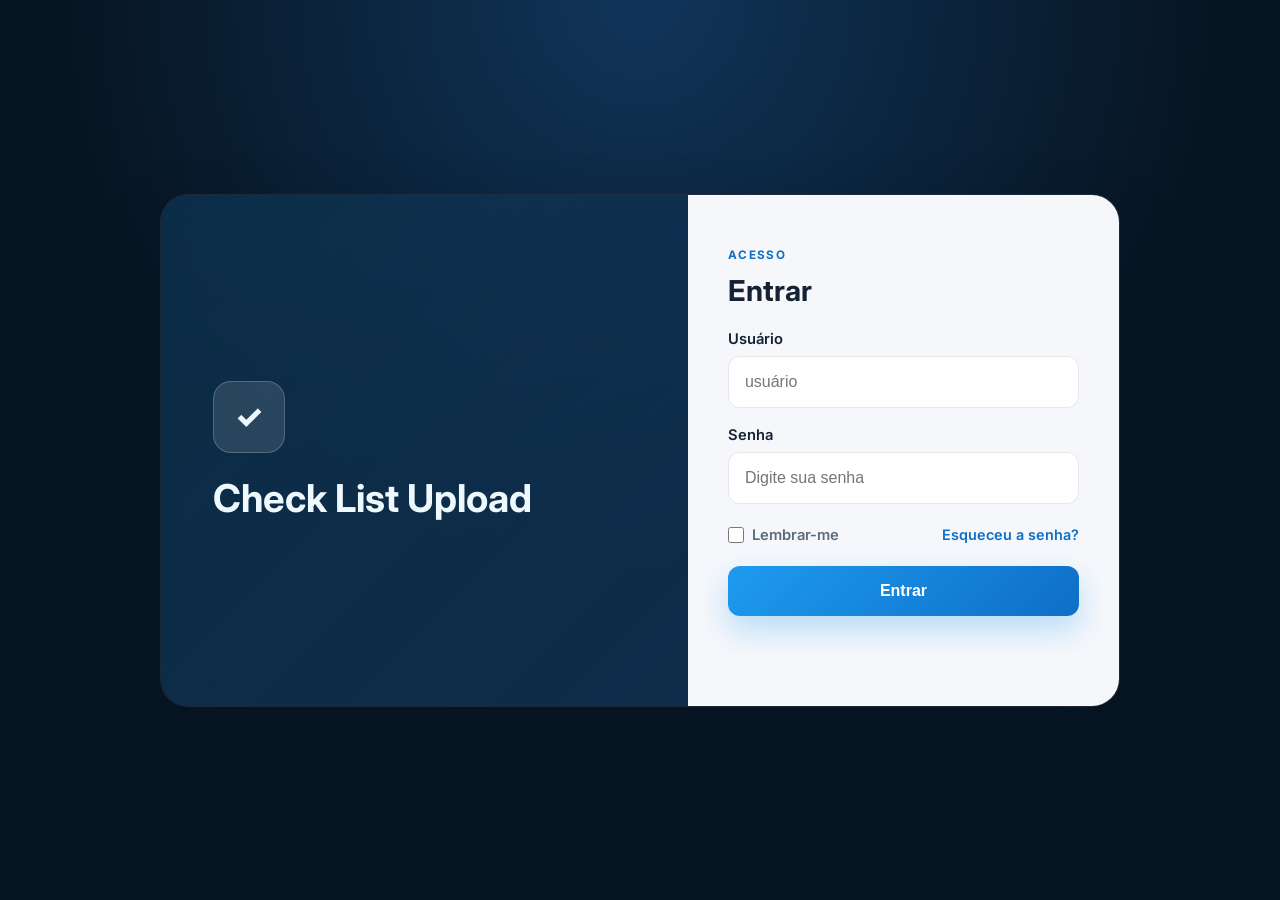
==== index.html @ d4226be2 "loginpage" ====
<!DOCTYPE html>
<html lang="pt-BR">
  <head>
    <meta charset="UTF-8" />
    <meta name="viewport" content="width=device-width, initial-scale=1.0" />
    <title>Check List Upload</title>
    <link rel="preconnect" href="https://fonts.googleapis.com" />
    <link rel="preconnect" href="https://fonts.gstatic.com" crossorigin />
    <link href="https://fonts.googleapis.com/css2?family=Inter:wght@400;500;600;700;800&display=swap" rel="stylesheet" />
    <link rel="stylesheet" href="style.css" />
    <link rel="icon" href="img/logomasut.png" type="imagem/x-icon">
  </head>
  <body>
    <main class="login-shell">
      <section class="brand-panel" aria-label="Informações da plataforma">
        <div class="brand-badge">✓</div>
        <h1>Check List Upload</h1>
      </section>

      <section class="login-card" aria-label="Área de login">
        <div class="card-header">
          <span class="eyebrow">Acesso</span>
          <h2>Entrar</h2>
        </div>

        <form id="loginForm" novalidate>
          <label for="user">Usuário</label>
          <input id="user" name="user" type="text" placeholder="usuário" autocomplete="username" required />

          <label for="password">Senha</label>
          <input id="password" name="password" type="password" placeholder="Digite sua senha" autocomplete="current-password" required />

          <div class="options">
            <label class="remember">
              <input type="checkbox" />
              <span>Lembrar-me</span>
            </label>
            <a href="#">Esqueceu a senha?</a>
          </div>

          <button type="submit">Entrar</button>
        </form>

        <p id="statusMessage" class="status-message" aria-live="polite"></p>
      </section>
    </main>

    <script src="script.js"></script>
  </body>
</html>
---- style.css ----
:root {
  --bg-dark: #071522;
  --bg-panel: rgba(11, 24, 40, 0.82);
  --card-bg: #f5f7fb;
  --primary: #1d9bf0;
  --primary-dark: #0f6ec6;
  --primary-soft: rgba(29, 155, 240, 0.12);
  --text: #152234;
  --text-soft: #5d6b7b;
  --border: rgba(19, 36, 57, 0.1);
  --success: #1ea672;
  --shadow: 0 24px 60px rgba(8, 23, 38, 0.28);
}

* {
  box-sizing: border-box;
}

body {
  margin: 0;
  min-height: 100vh;
  display: grid;
  place-items: center;
  background: radial-gradient(circle at top, #10355a 0%, var(--bg-dark) 52%);
  font-family: "Inter", sans-serif;
  color: var(--text);
}

.login-shell {
  width: min(960px, 90vw);
  display: grid;
  grid-template-columns: 1.1fr 0.9fr;
  background: rgba(10, 24, 38, 0.64);
  border: 1px solid rgba(255, 255, 255, 0.08);
  border-radius: 28px;
  box-shadow: var(--shadow);
  overflow: hidden;
  backdrop-filter: blur(12px);
}

.brand-panel {
  padding: 72px 52px;
  display: flex;
  flex-direction: column;
  justify-content: center;
  background: linear-gradient(135deg, rgba(29, 155, 240, 0.16), rgba(16, 53, 90, 0.72));
  color: #edf8ff;
}

.brand-badge {
  width: 72px;
  height: 72px;
  border-radius: 18px;
  display: grid;
  place-items: center;
  background: rgba(255, 255, 255, 0.12);
  border: 1px solid rgba(255, 255, 255, 0.2);
  font-size: 2rem;
  font-weight: 800;
  margin-bottom: 24px;
}

.brand-panel h1 {
  margin: 0;
  font-size: clamp(2rem, 3vw, 3rem);
  line-height: 1.1;
}

.brand-panel p {
  margin: 18px 0 0;
  max-width: 420px;
  color: rgba(237, 248, 255, 0.82);
  font-size: 1.02rem;
  line-height: 1.7;
}

.login-card {
  background: var(--card-bg);
  padding: 48px 40px;
}

.card-header {
  margin-bottom: 22px;
}

.eyebrow {
  color: var(--primary-dark);
  font-size: 0.73rem;
  font-weight: 700;
  letter-spacing: 0.12em;
  text-transform: uppercase;
}

.card-header h2 {
  margin: 10px 0 0;
  font-size: clamp(1.8rem, 2vw, 2.3rem);
  color: var(--text);
}

form {
  display: flex;
  flex-direction: column;
}

label {
  margin-bottom: 8px;
  font-size: 0.92rem;
  font-weight: 600;
  color: var(--text);
}

input {
  width: 100%;
  height: 52px;
  margin-bottom: 18px;
  padding: 0 16px;
  border: 1px solid var(--border);
  border-radius: 12px;
  background: #ffffff;
  font-size: 1rem;
  color: var(--text);
  transition: border-color 0.2s ease, box-shadow 0.2s ease;
}

input:focus {
  outline: none;
  border-color: rgba(29, 155, 240, 0.7);
  box-shadow: 0 0 0 4px var(--primary-soft);
}

.options {
  display: flex;
  justify-content: space-between;
  align-items: center;
  gap: 12px;
  margin: 4px 0 22px;
  font-size: 0.9rem;
}

.remember {
  display: inline-flex;
  align-items: center;
  gap: 8px;
  margin: 0;
  color: var(--text-soft);
}

.remember input {
  width: 16px;
  height: 16px;
  margin: 0;
}

.options a {
  color: var(--primary-dark);
  text-decoration: none;
  font-weight: 600;
}

button {
  border: none;
  border-radius: 12px;
  background: linear-gradient(135deg, var(--primary), var(--primary-dark));
  color: #fff;
  font-size: 1rem;
  font-weight: 700;
  padding: 16px 20px;
  cursor: pointer;
  transition: transform 0.2s ease, box-shadow 0.2s ease;
  box-shadow: 0 14px 30px rgba(29, 155, 240, 0.28);
}

button:hover {
  transform: translateY(-1px);
}

.status-message {
  min-height: 24px;
  margin: 18px 0 0;
  color: var(--success);
  font-size: 0.95rem;
  font-weight: 600;
}

@media (max-width: 760px) {
  .login-shell {
    grid-template-columns: 1fr;
  }

  .brand-panel {
    padding: 40px 28px 26px;
  }

  .login-card {
    padding: 30px 24px 34px;
  }

  .options {
    flex-direction: column;
    align-items: flex-start;
  }
}
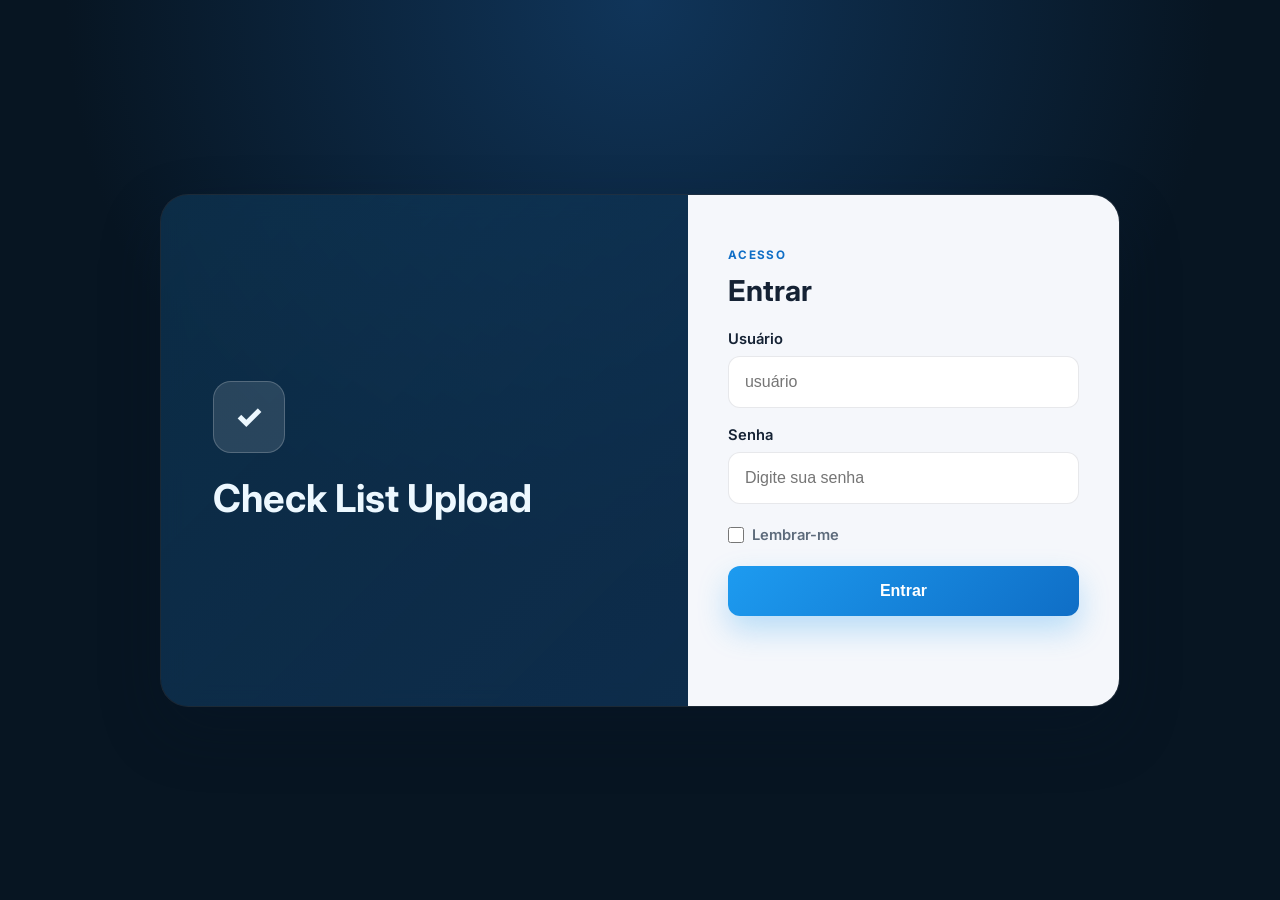
==== commit 5e66ac88: "system" ====
--- a/index.html
+++ b/index.html
@@ -35,7 +35,7 @@
               <input type="checkbox" />
               <span>Lembrar-me</span>
             </label>
-            <a href="#">Esqueceu a senha?</a>
+            
           </div>
 
           <button type="submit">Entrar</button>
--- a/style.css
+++ b/style.css
@@ -200,3 +200,272 @@
     align-items: flex-start;
   }
 }
+
+/* Tela operacional */
+.system-shell {
+  width: min(1120px, 92vw);
+  margin: 32px auto;
+  background: var(--card-bg);
+  border-radius: 28px;
+  box-shadow: var(--shadow);
+  overflow: hidden;
+}
+
+.system-header {
+  min-height: 136px;
+  padding: 28px 44px;
+  display: flex;
+  align-items: center;
+  justify-content: space-between;
+  gap: 24px;
+  background: linear-gradient(135deg, rgba(29, 155, 240, 0.2), rgba(16, 53, 90, 0.9));
+  color: #edf8ff;
+}
+
+.system-brand {
+  display: flex;
+  align-items: center;
+  gap: 18px;
+}
+
+.small-badge {
+  width: 52px;
+  height: 52px;
+  margin: 0;
+  border-radius: 14px;
+  font-size: 1.45rem;
+}
+
+.system-header h1 {
+  margin: 7px 0 0;
+  font-size: clamp(1.35rem, 2.5vw, 2rem);
+}
+
+.light-eyebrow {
+  color: rgba(237, 248, 255, 0.72);
+}
+
+.logout-link {
+  color: rgba(237, 248, 255, 0.84);
+  font-size: 0.9rem;
+  font-weight: 600;
+  text-decoration: none;
+}
+
+.logout-link:hover {
+  color: #fff;
+}
+
+.system-content {
+  padding: 42px 48px 50px;
+}
+
+.system-intro {
+  display: flex;
+  align-items: flex-end;
+  justify-content: space-between;
+  gap: 24px;
+  margin-bottom: 32px;
+}
+
+.system-intro h2 {
+  margin: 8px 0 6px;
+  font-size: clamp(1.8rem, 3vw, 2.5rem);
+}
+
+.system-intro p {
+  margin: 0;
+  color: var(--text-soft);
+}
+
+.step-indicator {
+  display: inline-flex;
+  align-items: center;
+  gap: 10px;
+  color: var(--text-soft);
+  font-size: 0.85rem;
+  font-weight: 600;
+}
+
+.step-indicator span {
+  display: grid;
+  width: 32px;
+  height: 32px;
+  place-items: center;
+  border-radius: 50%;
+  background: var(--primary-soft);
+  color: var(--primary-dark);
+}
+
+.upload-form {
+  display: grid;
+  grid-template-columns: minmax(260px, 0.78fr) minmax(360px, 1.22fr);
+  gap: 48px;
+  padding-top: 30px;
+  border-top: 1px solid var(--border);
+}
+
+.upload-form label {
+  display: block;
+}
+
+.upload-form label span {
+  color: var(--text-soft);
+  font-weight: 400;
+}
+
+.upload-form textarea {
+  width: 100%;
+  resize: vertical;
+  min-height: 124px;
+  margin-bottom: 22px;
+  padding: 14px 16px;
+  border: 1px solid var(--border);
+  border-radius: 12px;
+  background: #fff;
+  color: var(--text);
+  font: inherit;
+}
+
+.upload-form textarea:focus {
+  outline: none;
+  border-color: rgba(29, 155, 240, 0.7);
+  box-shadow: 0 0 0 4px var(--primary-soft);
+}
+
+.field-hint {
+  display: block;
+  margin: -10px 0 28px;
+  color: var(--text-soft);
+  font-size: 0.78rem;
+}
+
+.submit-button {
+  width: 100%;
+}
+
+.dropzone {
+  min-height: 246px;
+  margin-bottom: 18px;
+  padding: 32px 20px;
+  display: flex !important;
+  flex-direction: column;
+  align-items: center;
+  justify-content: center;
+  gap: 9px;
+  border: 1.5px dashed rgba(29, 155, 240, 0.55);
+  border-radius: 16px;
+  background: rgba(29, 155, 240, 0.05);
+  color: var(--text);
+  cursor: pointer;
+  text-align: center;
+  transition: background 0.2s ease, border-color 0.2s ease;
+}
+
+.dropzone:hover,
+.dropzone:has(input:focus-visible) {
+  border-color: var(--primary);
+  background: rgba(29, 155, 240, 0.1);
+}
+
+.dropzone strong {
+  font-size: 1rem;
+}
+
+.dropzone > span:last-of-type {
+  color: var(--text-soft);
+  font-size: 0.8rem;
+}
+
+.upload-icon {
+  width: 42px;
+  height: 42px;
+  display: grid;
+  place-items: center;
+  border-radius: 50%;
+  background: var(--primary-soft);
+  color: var(--primary-dark);
+  font-size: 1.7rem;
+  font-weight: 400;
+}
+
+.dropzone input {
+  position: absolute;
+  width: 1px;
+  height: 1px;
+  opacity: 0;
+}
+
+.photo-preview {
+  display: grid;
+  grid-template-columns: repeat(5, 1fr);
+  gap: 10px;
+}
+
+.preview-item {
+  position: relative;
+  aspect-ratio: 1;
+  overflow: hidden;
+  border-radius: 10px;
+  background: #e4ebf2;
+}
+
+.preview-item img {
+  width: 100%;
+  height: 100%;
+  display: block;
+  object-fit: cover;
+}
+
+.remove-photo {
+  position: absolute;
+  top: 5px;
+  right: 5px;
+  width: 24px;
+  height: 24px;
+  padding: 0;
+  border-radius: 50%;
+  background: rgba(7, 21, 34, 0.78);
+  box-shadow: none;
+  font-size: 1rem;
+  line-height: 1;
+}
+
+.photo-count {
+  margin: 12px 0 0;
+  color: var(--text-soft);
+  font-size: 0.82rem;
+}
+
+@media (max-width: 760px) {
+  .system-shell {
+    width: 100%;
+    margin: 0;
+    border-radius: 0;
+  }
+
+  .system-header,
+  .system-content {
+    padding-left: 24px;
+    padding-right: 24px;
+  }
+
+  .system-header {
+    align-items: flex-start;
+    flex-direction: column;
+  }
+
+  .system-intro {
+    align-items: flex-start;
+    flex-direction: column;
+  }
+
+  .upload-form {
+    grid-template-columns: 1fr;
+    gap: 28px;
+  }
+
+  .photo-preview {
+    grid-template-columns: repeat(4, 1fr);
+  }
+}
